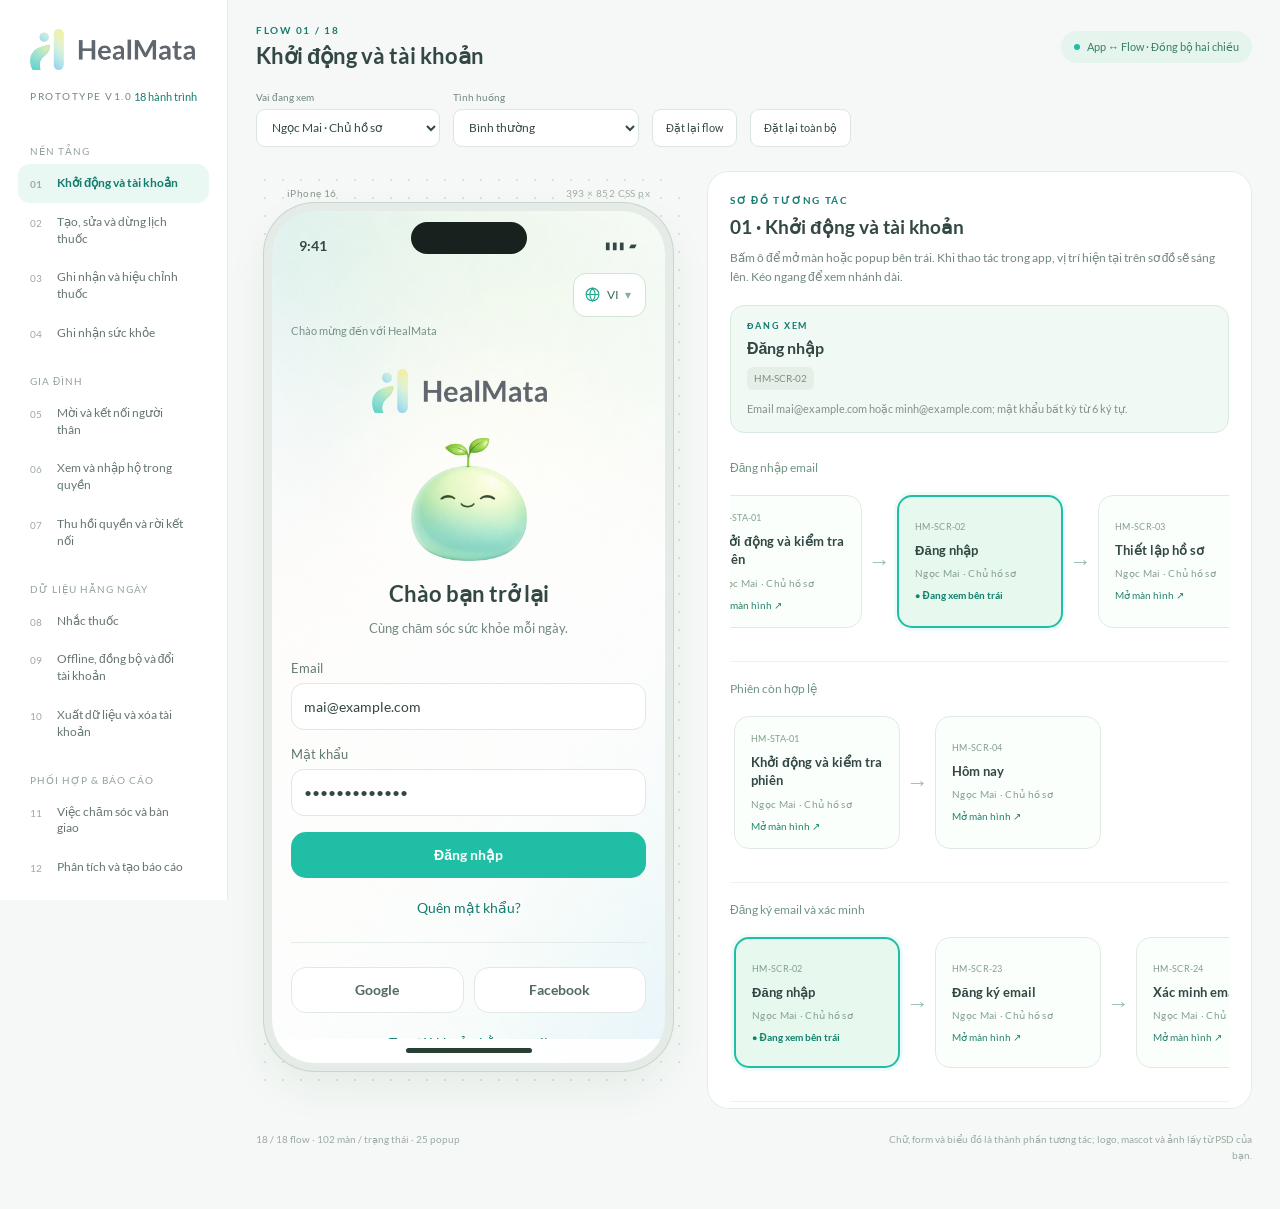
==== index.html @ 9b21ea02 "first commit" ====
<!doctype html>
<html lang="vi">
<head>
  <meta charset="utf-8">
  <meta name="viewport" content="width=device-width, initial-scale=1, viewport-fit=cover">
  <meta name="theme-color" content="#20bfa5">
  <title>HealMata · Prototype 18 flows</title>
  <link rel="stylesheet" href="css/app.css">
  <link rel="stylesheet" href="css/review.css">
  <link rel="stylesheet" href="css/map.css">
  <link rel="stylesheet" href="css/split.css">
  <link rel="stylesheet" href="css/i18n.css">
</head>
<body>
  <aside class="library" aria-label="Danh mục hành trình">
    <img class="library-logo" src="assets/logo-horizontal-original.png" alt="HealMata">
    <div class="library-intro">PROTOTYPE V1.0 <span>18 hành trình</span></div>
    <nav id="flow-list" aria-label="Chọn flow"></nav>
    <div class="library-footer">Art từ thiết kế gốc · Dữ liệu giả lập<br>27.10.2026 · Mở trực tiếp, dùng offline</div>
  </aside>
  <main class="workspace">
    <header class="review-bar">
      <button class="icon-button mobile-menu" id="menu-toggle" aria-label="Mở danh mục flow">☰</button>
      <div><div class="eyebrow" id="flow-number"></div><h1 id="flow-title"></h1></div>
      <div class="sync-label"><span></span>App ↔ Flow · Đồng bộ hai chiều</div>
    </header>
    <div class="review-controls">
      <label>Vai đang xem <select id="role-select" aria-label="Vai đang xem"></select></label>
      <label>Tình huống <select id="scenario-select" aria-label="Tình huống"><option value="normal">Bình thường</option><option value="offline">Mất mạng</option><option value="timeout">Gửi xong, mất phản hồi</option><option value="conflict">Dữ liệu đã thay đổi</option><option value="revoked">Quyền bị thu hồi</option></select></label>
      <button class="review-button" id="reset-flow">Đặt lại flow</button>
      <button class="review-button" id="reset-all">Đặt lại toàn bộ</button>
    </div>
    <div class="review-board">
    <div id="app-stage" class="app-stage">
      <div class="device-wrap">
        <div class="device-caption">iPhone 16 <span>393 × 852 CSS px</span></div>
        <section class="iphone" aria-label="Màn hình iPhone HealMata">
          <div class="status-bar"><strong>9:41</strong><div class="dynamic-island" aria-hidden="true"></div><span aria-label="Tín hiệu và pin">▮▮▮  ▰</span></div>
          <header class="app-header" id="app-header"></header>
          <div id="context-strip" class="context-strip"></div>
          <div id="app-content" class="app-content"></div>
          <nav id="tab-bar" class="tab-bar" aria-label="Điều hướng ứng dụng"></nav>
          <div class="home-area" aria-hidden="true"><span></span></div>
          <div id="modal-layer" class="modal-layer" hidden></div>
          <div id="toast" class="toast" role="status" aria-live="polite" hidden></div>
        </section>
      </div>
    </div>
    <section id="map-stage" class="map-stage" aria-label="Sơ đồ luồng tương tác"><div class="map-heading"><div class="eyebrow">SƠ ĐỒ TƯƠNG TÁC</div><h2 id="map-title"></h2><p>Bấm một ô để mở màn hình hoặc popup bên trái.</p></div>
      <aside class="step-guide" aria-label="Hướng dẫn màn hiện tại" aria-live="polite">
        <div class="eyebrow">ĐANG XEM</div><h2 id="current-screen-name"></h2><div id="current-screen-code" class="screen-code"></div>
        <p id="current-screen-help"></p>
        <div class="guide-divider"></div><h3>Trong hành trình này</h3><div id="step-list"></div>
        <details class="guide-notes"><summary>Ghi chú bản prototype</summary><p>Các thao tác lưu, đồng bộ, quyền iOS, thanh toán, phiên gọi và chi trả dùng dữ liệu giả lập trên trình duyệt. Các mức giá và thời hạn hiển thị là fixture để test.</p><p>Các nút trên màn có thao tác hoặc đích đến. Chọn tình huống ở thanh ngoài để thử mất mạng, chưa rõ kết quả, xung đột và mất quyền.</p></details>
      </aside>
      <div id="flow-map"></div><div class="map-exceptions" id="map-exceptions"></div>
    </section>
    </div>
    <footer class="workspace-footer"><span id="coverage-label"></span><span>Chữ, form và biểu đồ là thành phần tương tác; logo, mascot và ảnh lấy từ PSD của bạn.</span></footer>
  </main>
  <script src="js/catalog.js"></script>
  <script src="js/translations.js"></script>
  <script src="js/i18n-core.js"></script>
  <script src="js/runtime.js"></script>
  <script src="js/screens-core.js"></script>
  <script src="js/screens-family.js"></script>
  <script src="js/screens-services.js"></script>
  <script src="js/screens-ops.js"></script>
  <script src="js/details.js"></script>
  <script src="js/main.js"></script>
  <script src="js/entry.js"></script>
  <script src="js/map.js"></script>
  <script src="js/i18n.js"></script>
</body>
</html>
---- css/app.css ----
@font-face{font-family:Lato;src:url('../assets/fonts/Lato-Regular.ttf') format('truetype');font-weight:400;font-display:swap}@font-face{font-family:Lato;src:url('../assets/fonts/Lato-Bold.ttf') format('truetype');font-weight:700;font-display:swap}
:root{--ink:#334844;--muted:#738781;--brand:#20bfa5;--brand-dark:#167c70;--mint:#dff4ed;--line:#e4ece8;--paper:#fff;--background:#f5f8f6;--shadow:0 4px 18px #25483a0d;--warn:#b37c1c;--error:#bd5d52;color-scheme:light}*{box-sizing:border-box}body{margin:0;font-family:Lato,Arial,sans-serif;color:var(--ink);background:var(--background);font-size:14px}button,input,select,textarea{font:inherit}button,a,summary{cursor:pointer}button{color:inherit}button:focus-visible,a:focus-visible,summary:focus-visible,input:focus-visible,select:focus-visible,textarea:focus-visible{outline:3px solid #4db5cb;outline-offset:3px}button:disabled{cursor:not-allowed;opacity:.48}[hidden]{display:none!important}a{color:var(--brand-dark)}svg{flex:none;vertical-align:middle}.library{position:fixed;left:0;top:0;bottom:0;width:265px;padding:28px 18px;background:#fff;border-right:1px solid var(--line);overflow-y:auto;z-index:10}.library-logo{width:183px;height:43px;object-fit:contain;object-position:left;margin:0 12px 16px}.library-intro{font-size:10px;letter-spacing:1.5px;color:var(--muted);padding:0 12px 20px;display:flex;justify-content:space-between}.library-intro span{letter-spacing:0;font-size:11px;color:var(--brand-dark)}.flow-group{font-size:10px;text-transform:uppercase;letter-spacing:1px;color:#95a29c;margin:22px 12px 7px}.flow-item{width:100%;display:flex;align-items:flex-start;gap:10px;border:0;background:transparent;text-align:left;padding:11px 12px;border-radius:12px;color:#657670;line-height:1.4}.flow-item small{font-size:10px;padding-top:3px;color:#9caaa4;min-width:17px}.flow-item.active{color:var(--brand-dark);background:#e9f8f2;font-weight:700}.flow-item.active small{color:var(--brand)}.library-footer{font-size:11px;color:#9ba9a2;padding:24px 12px;line-height:1.7}.workspace{margin-left:265px;padding:26px 38px 20px;max-width:1600px}.review-bar{display:flex;align-items:center;gap:18px;flex-wrap:wrap}.eyebrow{font-size:10px;letter-spacing:1.7px;color:var(--brand-dark);font-weight:700}h1{font-size:23px;line-height:1.35;margin:5px 0 0;font-weight:700}.mode-switch{margin-left:auto;display:flex;background:#e8efeb;border-radius:12px;padding:4px;gap:4px}.mode-switch button{border:0;border-radius:9px;padding:10px 15px;background:transparent;font-size:12px;min-height:40px}.mode-switch button[aria-pressed=true]{background:#fff;box-shadow:0 2px 6px #243e3010;color:var(--brand-dark)}.review-controls{display:flex;gap:13px;align-items:flex-end;flex-wrap:wrap;margin:22px 0 26px}.review-controls label{display:grid;gap:6px;font-size:10px;color:var(--muted)}.review-controls select{padding:9px 30px 9px 11px;border:1px solid #dce6e0;border-radius:9px;background:#fff;min-height:38px;font-size:12px;color:var(--ink)}.review-button{border:1px solid #dce6e0;border-radius:9px;padding:10px 13px;background:#fff;font-size:11px;min-height:38px}.app-stage{display:flex;align-items:flex-start;justify-content:center;gap:46px;background-image:radial-gradient(#d7e4db 1px,transparent 1px);background-size:18px 18px;border-radius:20px;padding:14px 10px 30px}.device-wrap{flex:none}.device-caption{display:flex;justify-content:space-between;font-size:10px;color:#86968e;margin:0 15px 12px;letter-spacing:.4px}.device-caption span{font-size:10px;color:#a1afa7}.iphone{position:relative;display:flex;flex-direction:column;width:393px;height:852px;overflow:hidden;border-radius:43px;background:#fcfefc url('../assets/background-mint.png') center top/100% 100% no-repeat;box-shadow:0 0 0 8px #e5ebe7,0 0 0 9px #cad5cd,0 18px 48px #24453416;color:var(--ink)}.status-bar{height:59px;flex:none;display:flex;align-items:center;justify-content:space-between;padding:10px 27px 0;position:relative;font-size:12px;z-index:1}.dynamic-island{position:absolute;left:50%;top:11px;transform:translateX(-50%);width:116px;height:32px;background:#17221e;border-radius:24px}.status-bar span{font-size:10px;letter-spacing:1px}.app-header{height:66px;display:flex;align-items:center;padding:8px 19px;gap:7px;flex:none}.app-header h2{margin:0;font-size:21px;line-height:1.15;font-weight:700;flex:1;min-width:0;overflow-wrap:anywhere}.brand-logo{width:157px;height:37px;object-fit:contain;object-position:left}.icon-button{display:flex;align-items:center;justify-content:center;border:0;background:transparent;width:44px;height:44px;border-radius:13px;flex:none;padding:8px}.app-header .icon-button{color:var(--brand)}.notification-button{position:relative;margin-left:auto;background:#ffffffca;border:1px solid #eef2ef;border-radius:18px;width:44px}.notification-button:after{content:'';position:absolute;right:9px;top:9px;width:5px;height:5px;background:var(--brand);border:2px solid white;border-radius:50%}.context-strip{margin:0 19px 4px;font-size:11px;color:#779087;min-height:23px;display:flex;gap:6px;align-items:center}.context-strip button{border:0;background:#e4f4ec;color:#448876;padding:4px 10px;border-radius:20px;max-width:100%;white-space:nowrap;overflow:hidden;text-overflow:ellipsis}.app-content{flex:1;min-height:0;overflow-y:auto;overflow-x:hidden;padding:8px 19px 22px;scrollbar-width:thin;scrollbar-color:#c7ded3 transparent;overscroll-behavior:contain;scroll-behavior:smooth}.app-content>h3{font-size:22px;margin:12px 0}.app-content h4{font-size:16px;margin:0 0 12px}.app-content p{line-height:1.5;margin:9px 0;font-size:13px}.app-content .intro{color:var(--muted);font-size:13px;margin:0 0 17px}.card{background:#fff;border-radius:23px;border:1px solid #edf1ed;box-shadow:var(--shadow);padding:18px;margin:0 0 14px;overflow-wrap:anywhere}.card.soft{background:linear-gradient(125deg,#effaf4,#fff)}.card.cream{background:linear-gradient(110deg,#fffae5,#fff)}.card h3{font-size:17px;margin:0 0 13px}.section-heading{display:flex;align-items:center;justify-content:space-between;margin:20px 0 12px;font-size:17px;font-weight:700}.section-heading button{background:none;border:0;color:var(--brand-dark);font-size:11px;padding:7px;min-height:32px}.muted{color:var(--muted)}.small{font-size:11px!important;line-height:1.5}.pill{display:inline-flex;align-items:center;gap:5px;padding:5px 9px;border-radius:20px;background:#e6f7ef;color:#348b74;font-size:10px;max-width:100%;line-height:1.35}.pill.warn{background:#fff3d6;color:#9b742c}.pill.bad{background:#fce9e5;color:#a14d45}.pill.neutral{background:#edf1f0;color:#778880}.badge-dot{width:6px;height:6px;border-radius:50%;background:currentColor}.btn{display:flex;align-items:center;justify-content:center;gap:8px;width:100%;border:1px solid transparent;border-radius:15px;min-height:46px;padding:12px 14px;background:var(--brand);color:#fff;text-align:center;font-weight:700;font-size:13px;margin-top:10px;text-decoration:none;line-height:1.35}.btn.gradient{background:linear-gradient(110deg,#b9eaa0,#53cfda);color:#24675e}.btn.secondary{background:#fff;color:#526b61;border-color:#dfe9e3}.btn.ghost{border:0;background:transparent;color:var(--brand-dark);font-weight:400;min-height:40px;padding:9px}.btn.danger{background:#cf7468}.btn.compact{width:auto;display:inline-flex;min-height:38px;padding:8px 13px;margin:0;font-size:11px}.button-row{display:flex;gap:8px;align-items:center;flex-wrap:wrap}.button-row .btn{flex:1;min-width:90px}.divider{height:1px;background:var(--line);margin:14px 0}.list-row{display:flex;align-items:center;gap:12px;width:100%;border:0;background:transparent;color:var(--ink);padding:13px 0;text-align:left;min-height:55px}.list-row+.list-row{border-top:1px solid #edf1ee}.list-row .row-icon{background:#e6f6ee;color:#46aa93;border-radius:14px;width:40px;height:40px;display:grid;place-items:center;flex:none}.list-row .row-content{flex:1;min-width:0}.list-row strong{display:block;font-size:13px;font-weight:700;overflow-wrap:anywhere}.list-row small{display:block;color:var(--muted);font-size:11px;margin-top:5px;line-height:1.35}.chevron{color:#a1b1a7;flex:none}.hero{display:flex;align-items:center;gap:12px}.mascot{width:74px;height:78px;object-fit:contain;flex:none}.hero h3{font-size:16px;line-height:1.4;margin:0 0 6px}.hero p{font-size:12px;margin:0;color:var(--muted)}.welcome-mascot{width:116px;height:124px;object-fit:contain;display:block;margin:8px auto 18px}.auth-logo{width:194px;height:49px;object-fit:contain;display:block;margin:12px auto 22px}.auth-heading{text-align:center;margin:0 0 8px;font-size:25px}.auth-subtitle{text-align:center;color:var(--muted);font-size:13px;margin:0 0 22px!important}.field{display:block;margin:0 0 16px;font-size:12px;color:#657c70}.field>span{display:block;margin-bottom:7px}.field input,.field select,.field textarea{width:100%;border:1px solid #dfe9e2;border-radius:13px;background:#fff;min-height:47px;color:var(--ink);padding:12px;font-size:14px;outline-offset:1px}.field textarea{resize:vertical;min-height:88px;max-height:220px}.field input[type=checkbox]{width:19px;min-height:19px;accent-color:var(--brand)}.check{display:flex;align-items:flex-start;gap:9px;font-size:12px;padding:11px 0;line-height:1.5}.check input{width:18px;height:18px;accent-color:var(--brand);flex:none}.form-grid{display:grid;grid-template-columns:1fr 1fr;gap:12px}.form-grid .field{min-width:0}.choice-grid{display:grid;grid-template-columns:repeat(2,minmax(0,1fr));gap:9px;margin:14px 0}.choice-grid button{border:1px solid #e4eae4;background:#fff;border-radius:13px;padding:13px 8px;min-height:45px;font-size:12px}.choice-grid button.selected{background:#def4e9;border-color:#9ed9c3;color:#277b65}.summary{margin:0}.summary>div{display:flex;gap:12px;justify-content:space-between;padding:9px 0;font-size:12px;border-bottom:1px solid #eff3ef;align-items:flex-start}.summary dt{color:var(--muted);flex:1;min-width:80px}.summary dd{margin:0;text-align:right;max-width:65%;line-height:1.45;overflow-wrap:anywhere}.empty{text-align:center;padding:30px 10px}.empty .mascot{width:95px;height:100px}.empty h3{font-size:19px;margin:17px 0 8px}.empty p{color:var(--muted);font-size:12px}.banner{background:#eef7f1;border-radius:13px;padding:11px 13px;margin-bottom:13px;font-size:11px;line-height:1.5;color:#5d7b6b;display:flex;gap:9px}.banner.warn{background:#fff3db;color:#96783f}.banner.bad{background:#fbece9;color:#a3645d}.stat-grid{display:grid;grid-template-columns:repeat(3,minmax(0,1fr));gap:8px}.stat{padding:13px 7px;text-align:center;border:1px solid #cae9de;border-radius:16px;background:linear-gradient(135deg,#e8f9f2,#fff)}.stat strong{display:block;color:var(--brand);font-size:23px;font-weight:400;margin-bottom:6px}.stat span{font-size:10px;color:#6c8376;line-height:1.4;display:block}.avatar{width:62px;height:62px;object-fit:cover;object-position:center top;border-radius:50%;background:#e8f0ee;flex:none}.avatar.small-avatar{width:40px;height:40px}.doctor{display:flex;gap:13px;align-items:center}.doctor-info{flex:1;min-width:0}.doctor-info h3{margin:0 0 4px;font-size:15px}.doctor-info p{font-size:11px;color:var(--muted);margin:3px 0}.star{color:#d9af46}.timeline{padding-left:18px;border-left:1px solid #d7e9df;margin:12px 0 0 6px}.event{position:relative;margin:0 0 19px;font-size:12px;line-height:1.45}.event:before{content:'';position:absolute;left:-23px;top:3px;width:8px;height:8px;background:#86cdb3;border:2px solid white;border-radius:50%}.event small{display:block;color:var(--muted);font-size:10px;margin-top:3px}.tab-bar{height:68px;flex:none;display:flex;background:#ffffffed;border-top:1px solid #e5ece7;padding:7px 9px 2px;z-index:1}.tab-bar button{display:flex;flex-direction:column;align-items:center;justify-content:center;gap:5px;flex:1;min-width:0;border:0;background:transparent;color:#8b9992;font-size:9px;border-radius:12px}.tab-bar button.active{color:var(--brand)}.tab-bar svg{width:21px;height:21px}.home-area{height:24px;flex:none;background:#ffffffed;display:flex;justify-content:center;align-items:center}.home-area span{width:126px;height:5px;background:#283f34;border-radius:6px}.modal-layer{position:absolute;inset:0;z-index:20;display:flex;align-items:flex-end;justify-content:center;padding:0 10px 26px;background:#183c355c;backdrop-filter:blur(3px)}.dialog{width:100%;background:#fff;max-height:calc(100% - 75px);overflow:auto;border-radius:26px;padding:22px 20px;box-shadow:0 -6px 40px #17382e1a}.dialog-grip{width:40px;height:4px;background:#dfe8e1;border-radius:3px;margin:-9px auto 18px}.dialog h3{font-size:21px;margin:0 0 10px;line-height:1.3}.dialog p{font-size:13px;line-height:1.5;color:var(--muted)}.dialog .summary{margin:15px 0}.dialog .field input{font-size:16px}.dialog .dialog-tag{font-size:10px;color:#77a38d;text-transform:uppercase;letter-spacing:1px;margin-bottom:8px}.toast{position:absolute;left:19px;right:19px;bottom:108px;z-index:30;border-radius:14px;padding:13px 15px;background:#294a40;color:#fff;box-shadow:0 4px 20px #18372b20;font-size:12px;line-height:1.4}.step-guide{width:250px;flex:none;padding:42px 0 0}.step-guide h2{font-size:20px;line-height:1.4;margin:8px 0 12px}.screen-code{font-size:11px;background:#e6eee8;color:#789082;display:inline-block;padding:6px 9px;border-radius:6px;line-height:1.5}.step-guide>p{font-size:12px;line-height:1.7;color:#82938a;margin:17px 0}.guide-divider{height:1px;background:#dbe7df;margin:24px 0}.step-guide h3{font-size:12px;margin:0 0 12px}.guide-step{border:0;background:transparent;width:100%;padding:8px 0;display:flex;gap:9px;align-items:flex-start;text-align:left;color:#83968a;font-size:11px;line-height:1.5}.guide-step span{width:18px;flex:none;color:#9cafa0}.guide-step.active{color:#2c8e73;font-weight:700}.guide-step.active span{color:var(--brand)}.guide-notes{font-size:11px;color:#8d9d92;line-height:1.6;margin-top:24px}.guide-notes p{margin:12px 0}.workspace-footer{display:flex;justify-content:space-between;gap:18px;font-size:10px;color:#9caaa1;padding:22px 0;line-height:1.6}.workspace-footer span:last-child{max-width:450px;text-align:right}.map-stage{padding:28px;background:#fff;border:1px solid #e5ece6;border-radius:22px}.map-heading h2{font-size:20px;margin:0 0 10px}.map-heading p{font-size:12px;color:var(--muted);line-height:1.6}.map-grid{display:grid;grid-template-columns:repeat(3,minmax(0,1fr));gap:30px 22px;margin:30px 0}.map-node{position:relative;min-height:102px;padding:16px;text-align:left;border:1px solid #e0eae2;border-radius:15px;background:#fafffc;color:var(--ink)}.map-node small{display:block;font-size:9px;color:#85a08d;letter-spacing:.3px;margin-bottom:9px}.map-node strong{font-size:13px;line-height:1.4;display:block}.map-node .node-role{display:block;font-size:10px;color:#94a79a;margin-top:8px}.map-node.popup-node{border-style:dashed;background:#fffcf0}.map-node.current{border:2px solid #50b799;background:#edf9f2}.map-node:not(:last-child):after{content:'→';position:absolute;right:-18px;top:42px;color:#b7cdbd;font-size:17px}.map-exceptions{border-top:1px solid #e5eee6;padding-top:20px}.exception-buttons{display:flex;flex-wrap:wrap;gap:9px}.exception-buttons button{background:#f8f4e9;border:0;border-radius:10px;padding:10px 13px;color:#937b4c;font-size:11px;min-height:40px}.exception-buttons button:last-child{background:#eef4f1;color:#688170}.mobile-menu{display:none}.chart{width:100%;height:auto;display:block;margin:14px 0}.chart text{font-family:Lato;font-size:10px;fill:#8aa18f}.data-table{width:100%;border-collapse:collapse;font-size:11px;margin:12px 0}.data-table th,.data-table td{text-align:left;padding:9px 5px;border-bottom:1px solid #edf2ee}.data-table th{color:#82968a;font-weight:400}.data-table td:last-child{text-align:right}.number{font-size:26px;font-weight:700;color:#2f9c88;margin:10px 0}.inline-note{font-size:10px;color:#9ba79c;line-height:1.5;margin-top:8px}.video-call{position:relative;min-height:440px;border-radius:22px;overflow:hidden;background:#213b33;margin:-2px -6px 12px;color:white}.video-call .video-main{width:100%;height:440px;object-fit:cover;object-position:center top;display:block}.video-call .video-self{position:absolute;right:12px;top:15px;width:75px;height:112px;object-fit:cover;border-radius:12px}.video-call .video-label{position:absolute;left:15px;top:16px;background:#24483899;border-radius:14px;padding:8px 10px;font-size:11px}.video-controls{position:absolute;left:0;right:0;bottom:0;display:flex;justify-content:center;gap:10px;padding:25px 10px;background:linear-gradient(transparent,#18382ac9)}.video-controls button{border:0;background:#2c413ee6;color:white;width:48px;height:48px;border-radius:50%;display:grid;place-items:center}.video-controls .hangup{background:#f07560}.report-preview{border:1px solid #e5efe6;border-radius:16px;padding:16px;background:#fff}.report-preview h3{font-size:15px}.report-preview p{font-size:11px}.split-label{display:flex;justify-content:space-between;align-items:center;gap:10px;margin:12px 0;font-size:12px}.toggle{position:relative;width:45px;height:27px;flex:none;border:0;border-radius:20px;background:#dce5df;padding:3px}.toggle:before{content:'';display:block;width:21px;height:21px;border-radius:50%;background:white;box-shadow:0 2px 4px #0001;transition:transform .15s}.toggle.on{background:var(--brand)}.toggle.on:before{transform:translateX(18px)}.file-input{max-width:100%;font-size:11px}.chip-row{display:flex;gap:7px;flex-wrap:wrap;margin:10px 0}.chip{background:#eaf1ed;border:0;border-radius:20px;padding:9px 12px;color:#6d8476;font-size:11px;min-height:36px}.chip.selected{background:#d2eee0;color:#2e7e60}.large-icon{display:grid;place-items:center;width:65px;height:65px;background:#e5f7ee;color:#32a78c;border-radius:22px;margin:2px auto 18px}.legal-text{font-size:12px;line-height:1.8;color:#7b8f81}.file-ready{display:flex;gap:12px;align-items:center}.file-ready .row-icon{width:45px;height:52px;background:#e5f7ee;border-radius:10px;color:#37a48b;display:grid;place-items:center}.money-breakdown .summary dd{font-variant-numeric:tabular-nums}.auth-providers{display:flex;gap:10px}.auth-providers button{flex:1}.footer-note{text-align:center;font-size:10px;color:#9aa99e;margin-top:18px;line-height:1.7}
@media(min-width:1600px){.workspace{margin-right:auto}.app-stage{gap:70px}}@media(max-width:1190px){.library{width:225px}.workspace{margin-left:225px;padding:24px}.step-guide{width:200px}.app-stage{gap:26px}.mode-switch{margin-left:0}.review-bar h1{font-size:21px}}@media(max-width:1000px){.step-guide{display:none}.workspace{padding:22px}.app-stage{padding:18px 4px 28px}.map-grid{grid-template-columns:repeat(2,minmax(0,1fr))}}@media(max-width:720px){.library{display:none;width:265px;box-shadow:15px 0 35px #12352520}.library.open{display:block}.workspace{margin:0;padding:16px}.mobile-menu{display:flex}.review-bar{gap:10px}.review-bar h1{font-size:18px}.review-bar>div:nth-child(2){flex:1}.mode-switch{margin:10px 0 0;width:100%}.mode-switch button{flex:1}.review-controls{gap:8px;margin:16px 0 22px}.review-controls label{flex:1;min-width:135px}.review-controls select{max-width:100%;width:100%}.review-button{flex:1}.map-stage{padding:18px}.workspace-footer{display:block}.workspace-footer span{display:block}.workspace-footer span:last-child{text-align:left;margin-top:6px}.app-stage{background:none}.device-wrap{max-width:100%;width:393px}.iphone{max-width:100%;border-radius:38px}.map-grid{gap:20px 15px}.map-node{padding:13px}.map-node:not(:last-child):after{right:-13px}.device-caption{margin-bottom:16px}}@media(max-width:420px){.workspace{padding:12px 0}.review-bar,.review-controls,.workspace-footer{margin-left:12px;margin-right:12px}.app-stage{padding:10px 0 24px}.iphone{box-shadow:none;border-radius:0;width:393px}.device-caption{margin-left:18px;margin-right:18px}.map-stage{border-radius:0}.app-header{padding-left:17px;padding-right:17px}.map-grid{grid-template-columns:1fr;gap:23px}.map-node:not(:last-child):after{content:'↓';left:50%;right:auto;top:auto;bottom:-21px}.review-bar h1{font-size:17px}}
---- css/review.css ----
.app-logo{width:157px;height:37px;object-fit:contain;object-position:left;margin-right:auto}.flow-link{width:100%;display:flex;align-items:flex-start;gap:10px;border:0;background:transparent;text-align:left;padding:11px 12px;border-radius:12px;color:#657670;line-height:1.4;font-size:12px}.flow-link>span:first-child{font-size:10px;min-width:17px;padding-top:2px;color:#9caaa4}.flow-link>span:nth-child(2){flex:1}.flow-link.active{background:#e9f8f2;color:#167c70;font-weight:700}.flow-visited{color:#20bfa5}.guide-step>span:nth-child(2){width:auto;flex:1;color:inherit}.guide-step small{display:block;font-size:9px;font-weight:400}.guide-step b{font-size:8px;font-weight:400;background:#f8efcb;border-radius:3px;padding:1px 4px}.map-flow{display:grid;grid-template-columns:repeat(3,minmax(0,1fr));gap:30px 22px;margin:30px 0}.node-index{position:absolute;right:14px;top:12px;font-size:11px;color:#a0b6a8}.node-kind{display:block;font-size:9px;color:#85a08d;letter-spacing:.3px;margin-bottom:9px;max-width:85%}.node-open{display:block;color:#248269;font-size:10px;margin-top:10px}.map-node small{margin:8px 0 0;font-size:10px}.exception-grid{display:grid;grid-template-columns:repeat(2,minmax(0,1fr));gap:10px}.exception-card{text-align:left;border:1px dashed #dedfc8;border-radius:12px;background:#fdfbf4;padding:15px;color:#776a48}.exception-card strong,.exception-card small{display:block}.exception-card small{font-size:11px;line-height:1.5;margin-top:8px;color:#9b9076}.map-exceptions>p{font-size:12px;line-height:1.7;color:#809284}.video-person{position:absolute;left:14px;top:18px;border-radius:10px;background:#1a3e30b5;padding:9px;font-size:12px;max-width:200px}.video-person small{display:block;font-size:10px;margin-top:6px}.video-controls .danger{background:#ce7464}.video-preview{height:145px;overflow:hidden;border-radius:15px;background:#e4f2eb;margin-bottom:16px}.video-preview img{width:100%;height:100%;object-fit:cover;object-position:50% 30%}.document-body{white-space:normal;font-size:14px;line-height:1.8!important}.screen-lead h2{font-size:23px;line-height:1.3}.screen-lead p{color:#809489}.dialog{overflow-wrap:anywhere}input[type=file]{font-size:11px!important}.app-content,.dialog{scroll-behavior:auto}.status-bar strong{font-size:14px}.modal-layer[hidden]{pointer-events:none}.map-node:hover,.flow-link:hover,.guide-step:hover{background:#edf8f2}.app-content .btn{font-size:14px}.field>span{font-size:13px}
.auth-header{height:8px}.auth-header>.app-logo{display:none}.loading-orbit{width:55px;height:55px;margin:45px auto 30px;border:4px solid #d9f0e5;border-top-color:#20bfa5;border-radius:50%;animation:orbit 1s linear infinite}@keyframes orbit{to{transform:rotate(360deg)}}
@media(max-width:1000px){.map-flow{grid-template-columns:repeat(2,minmax(0,1fr))}}@media(max-width:420px){.map-flow,.exception-grid{grid-template-columns:1fr}.map-flow{gap:23px}.node-kind{max-width:90%}}
---- css/map.css ----
.map-lane{padding:20px 0;border-bottom:1px solid #edf2ed;min-width:0}.map-lane:last-child{border-bottom:0;margin-bottom:25px}.map-lane h3{font-size:12px;color:#6f9582;margin:0 0 14px;font-weight:400}.lane-track{display:flex;align-items:center;overflow-x:auto;padding:4px 4px 15px;scrollbar-width:thin;scrollbar-color:#bcd9c8 #f2f7f3}.lane-track .map-node{flex:0 0 177px;min-height:135px;align-self:stretch}.lane-track .map-node:after{display:none}.lane-arrow{flex:none;width:35px;text-align:center;color:#9bbfac;font-size:22px}.map-stage{min-width:0;max-width:100%}.workspace{min-width:0}.map-heading p{max-width:700px}
---- css/split.css ----
.workspace{max-width:none;padding:24px 28px}.review-board{display:grid;grid-template-columns:425px minmax(0,1fr);gap:26px;align-items:start}.app-stage{justify-content:center;position:sticky;top:16px;padding:16px 12px 25px;min-width:0}.map-stage{padding:22px;max-height:938px;overflow-y:auto;overflow-x:hidden;scrollbar-width:thin;scrollbar-color:#c0d9cd transparent}.map-heading h2{font-size:19px;line-height:1.45;margin:7px 0}.map-heading p{font-size:12px;margin:8px 0 18px}.sync-label{margin-left:auto;display:flex;gap:7px;align-items:center;background:#e5f5ed;color:#387d67;border-radius:20px;padding:9px 13px;font-size:11px;white-space:nowrap}.sync-label>span{width:6px;height:6px;border-radius:50%;background:#20bfa5}.map-stage .step-guide{display:block;width:auto;padding:14px 16px;margin:0 0 8px;border:1px solid #d8eadd;background:#f0f9f3;border-radius:14px}.step-guide .eyebrow{font-size:9px}.step-guide h2{font-size:16px;margin:6px 0 8px}.step-guide>p{font-size:11px;line-height:1.6;margin:10px 0 0}.step-guide .screen-code{font-size:10px;padding:4px 7px}.step-guide .guide-divider,.step-guide>h3,.step-guide #step-list,.step-guide .guide-notes{display:none}.map-node.current{border:2px solid #20bfa5!important;background:#e7f8ef;box-shadow:0 0 0 3px #20bfa512}.map-node.current .node-open{color:#11836d;font-weight:700}.map-node.current .node-open:before{content:'● ';font-size:9px}.map-node:focus-visible{outline:3px solid #4db5cb;outline-offset:2px}.map-lane{padding:18px 0}.map-lane h3{line-height:1.55;max-width:95%}.lane-track .map-node{flex-basis:166px;min-height:131px}.map-stage .exception-grid{grid-template-columns:1fr}.map-exceptions h3{font-size:14px}.map-exceptions>p{font-size:11px}.map-status{display:block;font-size:10px;color:#a27b38;margin:9px 0 0}.library{width:228px}.workspace{margin-left:228px}.review-bar h1{font-size:22px}.review-controls{margin:20px 0 24px}.workspace-footer{font-size:10px}.workspace-footer span:last-child{max-width:380px}
@media(min-width:1800px){.library{width:250px}.workspace{margin-left:250px;padding:26px 42px}.review-board{grid-template-columns:425px minmax(0,1fr);gap:38px}.map-stage{padding:28px}.lane-track .map-node{flex-basis:185px}}
@media(max-width:1200px){.library{width:190px;padding-left:10px;padding-right:10px}.library-logo{width:154px}.library-intro{font-size:9px;letter-spacing:.8px}.library-intro span{font-size:10px}.workspace{margin-left:190px;padding:22px 20px}.review-board{gap:18px;grid-template-columns:417px minmax(0,1fr)}.map-stage{padding:18px}.sync-label{margin-left:0}.review-bar h1{font-size:20px}}
@media(max-width:1080px){.library{display:none;width:228px;box-shadow:15px 0 35px #12352520}.library.open{display:block}.workspace{margin-left:0}.mobile-menu{display:flex}.sync-label{margin-left:auto}}
@media(max-width:850px){.review-board{grid-template-columns:minmax(0,1fr)}.app-stage{position:relative;top:auto;max-width:425px;width:100%;justify-self:center}.map-stage{max-height:760px}.sync-label{margin-left:0}.workspace-footer{display:block}.workspace-footer span:last-child{text-align:left;display:block;margin-top:5px}}
@media(max-width:420px){.workspace{padding:12px 0}.review-board{gap:14px}.app-stage{padding:10px 0 24px}.map-stage{padding:20px 15px;border-radius:18px;margin:0 10px;max-height:700px;max-width:calc(100% - 20px)}.sync-label{font-size:10px;padding:7px 10px}.review-bar h1{font-size:17px}.device-wrap{width:393px}.map-heading h2{font-size:18px}}
---- css/i18n.css ----
.language-switch{position:relative;flex:none;margin-left:4px;z-index:50}.language-button{display:flex;align-items:center;gap:9px;border:1px solid #cfe3d8;background:#fff;color:#3e6c5b;border-radius:12px;min-height:42px;padding:10px 13px;font-size:12px;white-space:nowrap}.language-button>span:first-child{font-size:19px;line-height:16px;color:#20a88d}.language-caret{color:#8ca99b}.language-menu{position:absolute;right:0;top:calc(100% + 7px);min-width:185px;padding:7px;background:#fff;border:1px solid #dce9e0;border-radius:13px;box-shadow:0 12px 35px #254a3824}.language-menu button{display:flex;align-items:center;justify-content:space-between;gap:25px;width:100%;border:0;border-radius:8px;background:transparent;padding:12px 13px;text-align:left;color:#4b6d5c;font-size:13px;min-height:43px}.language-menu button.selected{background:#e5f7ed;color:#16856c;font-weight:700}.language-menu button>span{font-size:10px;opacity:.6}.language-floating{position:fixed;right:20px;top:20px}.language-switch [hidden]{display:none!important}.language-button:focus-visible,.language-menu button:focus-visible{outline:3px solid #71c1c9;outline-offset:2px}html[lang=en] .app-header h2{font-size:19px}html[lang=en] .tab-bar button{font-size:9px}html[lang=en] .app-content .summary dt{min-width:65px}html[lang=en] .app-content .summary dd{max-width:64%}@media(max-width:600px){.language-switch{margin-left:auto}.sync-label{margin-right:0}.language-button{padding:8px 10px;font-size:11px;min-height:40px}.language-floating{right:12px;top:12px}.language-menu{min-width:175px}}
.translated-file-upload{position:relative;display:flex;align-items:center;gap:12px;border:1px solid #dfe9e2;border-radius:13px;background:#fff;min-height:49px;padding:8px;overflow:hidden}.translated-file-upload .file-upload-choose{flex:none;font-size:11px;color:#367c64;background:#e8f5ed;border-radius:8px;padding:8px 10px}.translated-file-upload .file-upload-name{font-size:11px;color:#83948a;overflow:hidden;text-overflow:ellipsis;white-space:nowrap}.translated-file-upload input[type=file]{position:absolute;inset:0;opacity:0;width:100%;height:100%;cursor:pointer}.translated-file-upload:focus-within{outline:3px solid #71c1c9;outline-offset:2px}
.iphone .language-in-app{position:absolute;right:19px;top:70px;margin:0;z-index:50}.iphone .language-in-app[data-auth=true]{top:62px}.iphone .language-button{min-height:44px;min-width:73px;padding:8px 10px;gap:6px;font-size:12px;border-radius:13px;background:#ffffffea}.iphone .language-button>span:first-child{display:flex;align-items:center;font-size:17px}.iphone .language-menu{top:calc(100% + 6px);min-width:184px;max-width:calc(393px - 38px);z-index:51}.iphone .app-header{height:auto;min-height:66px;padding-right:105px}.iphone .app-header h2,html[lang=en] .iphone .app-header h2{font-size:18px;line-height:1.22}.iphone .app-header.auth-header{height:50px;min-height:50px}.iphone .app-header .app-logo{max-width:157px;min-width:0;width:100%}
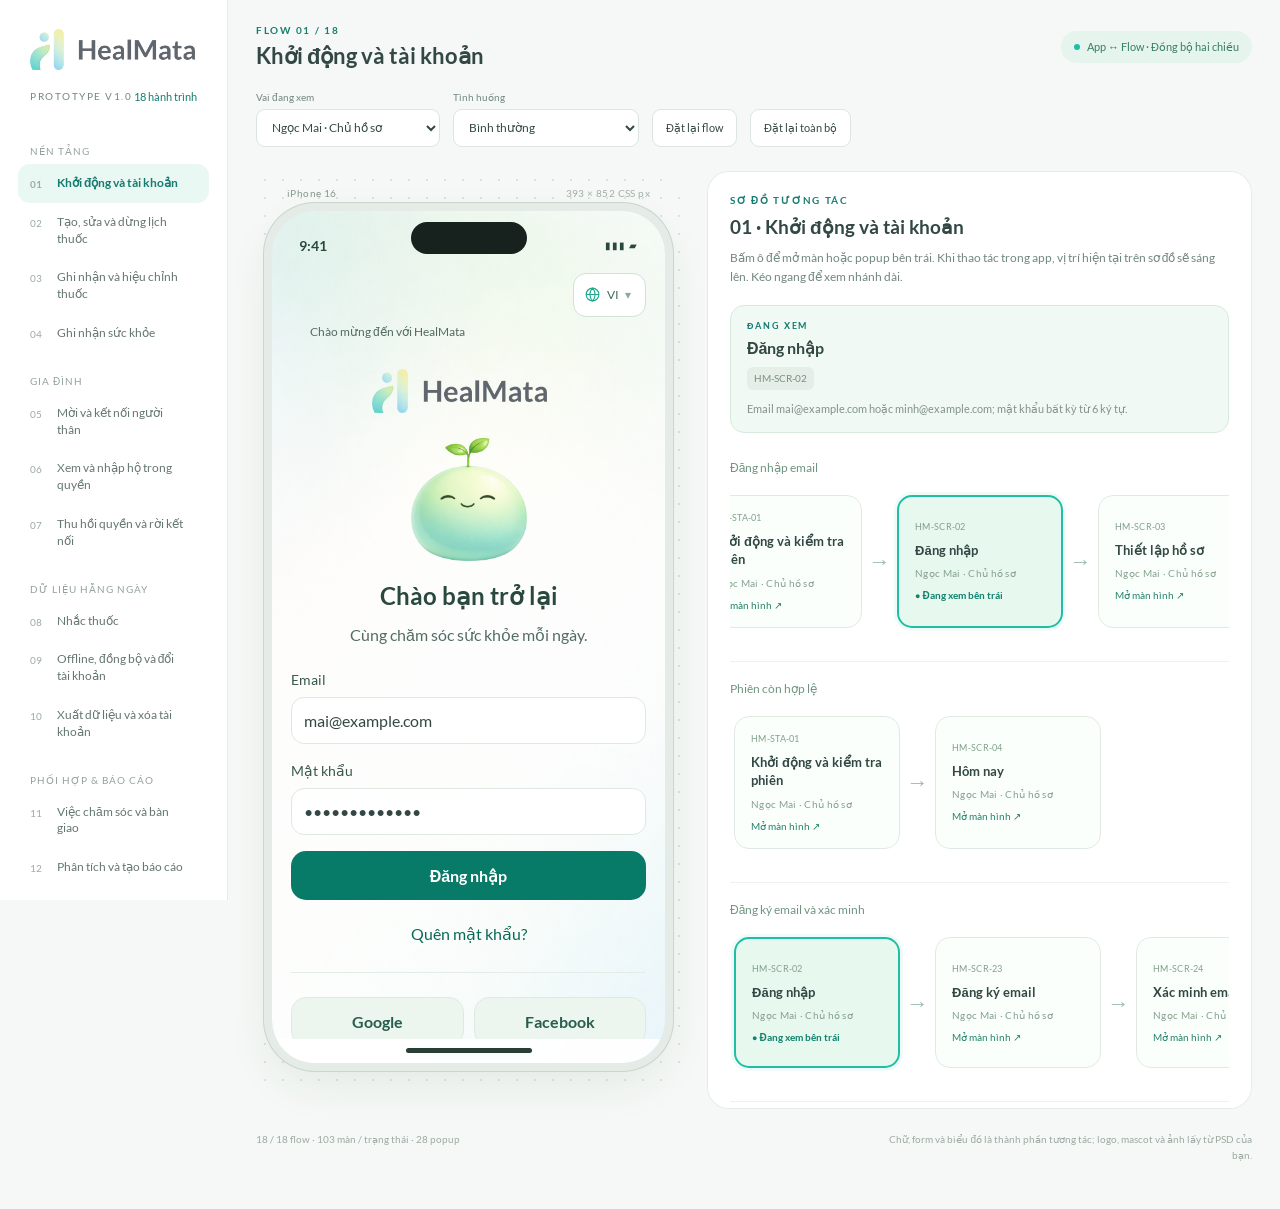
==== commit 32cb4e55: "Update V2" ====
--- a/index.html
+++ b/index.html
@@ -10,6 +10,8 @@
   <link rel="stylesheet" href="css/map.css">
   <link rel="stylesheet" href="css/split.css">
   <link rel="stylesheet" href="css/i18n.css">
+  <link rel="stylesheet" href="css/refinements.css">
+  <link rel="stylesheet" href="css/round2.css">
 </head>
 <body>
   <aside class="library" aria-label="Danh mục hành trình">
@@ -68,6 +70,8 @@
   <script src="js/screens-ops.js"></script>
   <script src="js/details.js"></script>
   <script src="js/main.js"></script>
+  <script src="js/refinements.js"></script>
+  <script src="js/round2.js"></script>
   <script src="js/entry.js"></script>
   <script src="js/map.js"></script>
   <script src="js/i18n.js"></script>
--- a/css/app.css
+++ b/css/app.css
@@ -1,3 +1,3 @@
 @font-face{font-family:Lato;src:url('../assets/fonts/Lato-Regular.ttf') format('truetype');font-weight:400;font-display:swap}@font-face{font-family:Lato;src:url('../assets/fonts/Lato-Bold.ttf') format('truetype');font-weight:700;font-display:swap}
-:root{--ink:#334844;--muted:#738781;--brand:#20bfa5;--brand-dark:#167c70;--mint:#dff4ed;--line:#e4ece8;--paper:#fff;--background:#f5f8f6;--shadow:0 4px 18px #25483a0d;--warn:#b37c1c;--error:#bd5d52;color-scheme:light}*{box-sizing:border-box}body{margin:0;font-family:Lato,Arial,sans-serif;color:var(--ink);background:var(--background);font-size:14px}button,input,select,textarea{font:inherit}button,a,summary{cursor:pointer}button{color:inherit}button:focus-visible,a:focus-visible,summary:focus-visible,input:focus-visible,select:focus-visible,textarea:focus-visible{outline:3px solid #4db5cb;outline-offset:3px}button:disabled{cursor:not-allowed;opacity:.48}[hidden]{display:none!important}a{color:var(--brand-dark)}svg{flex:none;vertical-align:middle}.library{position:fixed;left:0;top:0;bottom:0;width:265px;padding:28px 18px;background:#fff;border-right:1px solid var(--line);overflow-y:auto;z-index:10}.library-logo{width:183px;height:43px;object-fit:contain;object-position:left;margin:0 12px 16px}.library-intro{font-size:10px;letter-spacing:1.5px;color:var(--muted);padding:0 12px 20px;display:flex;justify-content:space-between}.library-intro span{letter-spacing:0;font-size:11px;color:var(--brand-dark)}.flow-group{font-size:10px;text-transform:uppercase;letter-spacing:1px;color:#95a29c;margin:22px 12px 7px}.flow-item{width:100%;display:flex;align-items:flex-start;gap:10px;border:0;background:transparent;text-align:left;padding:11px 12px;border-radius:12px;color:#657670;line-height:1.4}.flow-item small{font-size:10px;padding-top:3px;color:#9caaa4;min-width:17px}.flow-item.active{color:var(--brand-dark);background:#e9f8f2;font-weight:700}.flow-item.active small{color:var(--brand)}.library-footer{font-size:11px;color:#9ba9a2;padding:24px 12px;line-height:1.7}.workspace{margin-left:265px;padding:26px 38px 20px;max-width:1600px}.review-bar{display:flex;align-items:center;gap:18px;flex-wrap:wrap}.eyebrow{font-size:10px;letter-spacing:1.7px;color:var(--brand-dark);font-weight:700}h1{font-size:23px;line-height:1.35;margin:5px 0 0;font-weight:700}.mode-switch{margin-left:auto;display:flex;background:#e8efeb;border-radius:12px;padding:4px;gap:4px}.mode-switch button{border:0;border-radius:9px;padding:10px 15px;background:transparent;font-size:12px;min-height:40px}.mode-switch button[aria-pressed=true]{background:#fff;box-shadow:0 2px 6px #243e3010;color:var(--brand-dark)}.review-controls{display:flex;gap:13px;align-items:flex-end;flex-wrap:wrap;margin:22px 0 26px}.review-controls label{display:grid;gap:6px;font-size:10px;color:var(--muted)}.review-controls select{padding:9px 30px 9px 11px;border:1px solid #dce6e0;border-radius:9px;background:#fff;min-height:38px;font-size:12px;color:var(--ink)}.review-button{border:1px solid #dce6e0;border-radius:9px;padding:10px 13px;background:#fff;font-size:11px;min-height:38px}.app-stage{display:flex;align-items:flex-start;justify-content:center;gap:46px;background-image:radial-gradient(#d7e4db 1px,transparent 1px);background-size:18px 18px;border-radius:20px;padding:14px 10px 30px}.device-wrap{flex:none}.device-caption{display:flex;justify-content:space-between;font-size:10px;color:#86968e;margin:0 15px 12px;letter-spacing:.4px}.device-caption span{font-size:10px;color:#a1afa7}.iphone{position:relative;display:flex;flex-direction:column;width:393px;height:852px;overflow:hidden;border-radius:43px;background:#fcfefc url('../assets/background-mint.png') center top/100% 100% no-repeat;box-shadow:0 0 0 8px #e5ebe7,0 0 0 9px #cad5cd,0 18px 48px #24453416;color:var(--ink)}.status-bar{height:59px;flex:none;display:flex;align-items:center;justify-content:space-between;padding:10px 27px 0;position:relative;font-size:12px;z-index:1}.dynamic-island{position:absolute;left:50%;top:11px;transform:translateX(-50%);width:116px;height:32px;background:#17221e;border-radius:24px}.status-bar span{font-size:10px;letter-spacing:1px}.app-header{height:66px;display:flex;align-items:center;padding:8px 19px;gap:7px;flex:none}.app-header h2{margin:0;font-size:21px;line-height:1.15;font-weight:700;flex:1;min-width:0;overflow-wrap:anywhere}.brand-logo{width:157px;height:37px;object-fit:contain;object-position:left}.icon-button{display:flex;align-items:center;justify-content:center;border:0;background:transparent;width:44px;height:44px;border-radius:13px;flex:none;padding:8px}.app-header .icon-button{color:var(--brand)}.notification-button{position:relative;margin-left:auto;background:#ffffffca;border:1px solid #eef2ef;border-radius:18px;width:44px}.notification-button:after{content:'';position:absolute;right:9px;top:9px;width:5px;height:5px;background:var(--brand);border:2px solid white;border-radius:50%}.context-strip{margin:0 19px 4px;font-size:11px;color:#779087;min-height:23px;display:flex;gap:6px;align-items:center}.context-strip button{border:0;background:#e4f4ec;color:#448876;padding:4px 10px;border-radius:20px;max-width:100%;white-space:nowrap;overflow:hidden;text-overflow:ellipsis}.app-content{flex:1;min-height:0;overflow-y:auto;overflow-x:hidden;padding:8px 19px 22px;scrollbar-width:thin;scrollbar-color:#c7ded3 transparent;overscroll-behavior:contain;scroll-behavior:smooth}.app-content>h3{font-size:22px;margin:12px 0}.app-content h4{font-size:16px;margin:0 0 12px}.app-content p{line-height:1.5;margin:9px 0;font-size:13px}.app-content .intro{color:var(--muted);font-size:13px;margin:0 0 17px}.card{background:#fff;border-radius:23px;border:1px solid #edf1ed;box-shadow:var(--shadow);padding:18px;margin:0 0 14px;overflow-wrap:anywhere}.card.soft{background:linear-gradient(125deg,#effaf4,#fff)}.card.cream{background:linear-gradient(110deg,#fffae5,#fff)}.card h3{font-size:17px;margin:0 0 13px}.section-heading{display:flex;align-items:center;justify-content:space-between;margin:20px 0 12px;font-size:17px;font-weight:700}.section-heading button{background:none;border:0;color:var(--brand-dark);font-size:11px;padding:7px;min-height:32px}.muted{color:var(--muted)}.small{font-size:11px!important;line-height:1.5}.pill{display:inline-flex;align-items:center;gap:5px;padding:5px 9px;border-radius:20px;background:#e6f7ef;color:#348b74;font-size:10px;max-width:100%;line-height:1.35}.pill.warn{background:#fff3d6;color:#9b742c}.pill.bad{background:#fce9e5;color:#a14d45}.pill.neutral{background:#edf1f0;color:#778880}.badge-dot{width:6px;height:6px;border-radius:50%;background:currentColor}.btn{display:flex;align-items:center;justify-content:center;gap:8px;width:100%;border:1px solid transparent;border-radius:15px;min-height:46px;padding:12px 14px;background:var(--brand);color:#fff;text-align:center;font-weight:700;font-size:13px;margin-top:10px;text-decoration:none;line-height:1.35}.btn.gradient{background:linear-gradient(110deg,#b9eaa0,#53cfda);color:#24675e}.btn.secondary{background:#fff;color:#526b61;border-color:#dfe9e3}.btn.ghost{border:0;background:transparent;color:var(--brand-dark);font-weight:400;min-height:40px;padding:9px}.btn.danger{background:#cf7468}.btn.compact{width:auto;display:inline-flex;min-height:38px;padding:8px 13px;margin:0;font-size:11px}.button-row{display:flex;gap:8px;align-items:center;flex-wrap:wrap}.button-row .btn{flex:1;min-width:90px}.divider{height:1px;background:var(--line);margin:14px 0}.list-row{display:flex;align-items:center;gap:12px;width:100%;border:0;background:transparent;color:var(--ink);padding:13px 0;text-align:left;min-height:55px}.list-row+.list-row{border-top:1px solid #edf1ee}.list-row .row-icon{background:#e6f6ee;color:#46aa93;border-radius:14px;width:40px;height:40px;display:grid;place-items:center;flex:none}.list-row .row-content{flex:1;min-width:0}.list-row strong{display:block;font-size:13px;font-weight:700;overflow-wrap:anywhere}.list-row small{display:block;color:var(--muted);font-size:11px;margin-top:5px;line-height:1.35}.chevron{color:#a1b1a7;flex:none}.hero{display:flex;align-items:center;gap:12px}.mascot{width:74px;height:78px;object-fit:contain;flex:none}.hero h3{font-size:16px;line-height:1.4;margin:0 0 6px}.hero p{font-size:12px;margin:0;color:var(--muted)}.welcome-mascot{width:116px;height:124px;object-fit:contain;display:block;margin:8px auto 18px}.auth-logo{width:194px;height:49px;object-fit:contain;display:block;margin:12px auto 22px}.auth-heading{text-align:center;margin:0 0 8px;font-size:25px}.auth-subtitle{text-align:center;color:var(--muted);font-size:13px;margin:0 0 22px!important}.field{display:block;margin:0 0 16px;font-size:12px;color:#657c70}.field>span{display:block;margin-bottom:7px}.field input,.field select,.field textarea{width:100%;border:1px solid #dfe9e2;border-radius:13px;background:#fff;min-height:47px;color:var(--ink);padding:12px;font-size:14px;outline-offset:1px}.field textarea{resize:vertical;min-height:88px;max-height:220px}.field input[type=checkbox]{width:19px;min-height:19px;accent-color:var(--brand)}.check{display:flex;align-items:flex-start;gap:9px;font-size:12px;padding:11px 0;line-height:1.5}.check input{width:18px;height:18px;accent-color:var(--brand);flex:none}.form-grid{display:grid;grid-template-columns:1fr 1fr;gap:12px}.form-grid .field{min-width:0}.choice-grid{display:grid;grid-template-columns:repeat(2,minmax(0,1fr));gap:9px;margin:14px 0}.choice-grid button{border:1px solid #e4eae4;background:#fff;border-radius:13px;padding:13px 8px;min-height:45px;font-size:12px}.choice-grid button.selected{background:#def4e9;border-color:#9ed9c3;color:#277b65}.summary{margin:0}.summary>div{display:flex;gap:12px;justify-content:space-between;padding:9px 0;font-size:12px;border-bottom:1px solid #eff3ef;align-items:flex-start}.summary dt{color:var(--muted);flex:1;min-width:80px}.summary dd{margin:0;text-align:right;max-width:65%;line-height:1.45;overflow-wrap:anywhere}.empty{text-align:center;padding:30px 10px}.empty .mascot{width:95px;height:100px}.empty h3{font-size:19px;margin:17px 0 8px}.empty p{color:var(--muted);font-size:12px}.banner{background:#eef7f1;border-radius:13px;padding:11px 13px;margin-bottom:13px;font-size:11px;line-height:1.5;color:#5d7b6b;display:flex;gap:9px}.banner.warn{background:#fff3db;color:#96783f}.banner.bad{background:#fbece9;color:#a3645d}.stat-grid{display:grid;grid-template-columns:repeat(3,minmax(0,1fr));gap:8px}.stat{padding:13px 7px;text-align:center;border:1px solid #cae9de;border-radius:16px;background:linear-gradient(135deg,#e8f9f2,#fff)}.stat strong{display:block;color:var(--brand);font-size:23px;font-weight:400;margin-bottom:6px}.stat span{font-size:10px;color:#6c8376;line-height:1.4;display:block}.avatar{width:62px;height:62px;object-fit:cover;object-position:center top;border-radius:50%;background:#e8f0ee;flex:none}.avatar.small-avatar{width:40px;height:40px}.doctor{display:flex;gap:13px;align-items:center}.doctor-info{flex:1;min-width:0}.doctor-info h3{margin:0 0 4px;font-size:15px}.doctor-info p{font-size:11px;color:var(--muted);margin:3px 0}.star{color:#d9af46}.timeline{padding-left:18px;border-left:1px solid #d7e9df;margin:12px 0 0 6px}.event{position:relative;margin:0 0 19px;font-size:12px;line-height:1.45}.event:before{content:'';position:absolute;left:-23px;top:3px;width:8px;height:8px;background:#86cdb3;border:2px solid white;border-radius:50%}.event small{display:block;color:var(--muted);font-size:10px;margin-top:3px}.tab-bar{height:68px;flex:none;display:flex;background:#ffffffed;border-top:1px solid #e5ece7;padding:7px 9px 2px;z-index:1}.tab-bar button{display:flex;flex-direction:column;align-items:center;justify-content:center;gap:5px;flex:1;min-width:0;border:0;background:transparent;color:#8b9992;font-size:9px;border-radius:12px}.tab-bar button.active{color:var(--brand)}.tab-bar svg{width:21px;height:21px}.home-area{height:24px;flex:none;background:#ffffffed;display:flex;justify-content:center;align-items:center}.home-area span{width:126px;height:5px;background:#283f34;border-radius:6px}.modal-layer{position:absolute;inset:0;z-index:20;display:flex;align-items:flex-end;justify-content:center;padding:0 10px 26px;background:#183c355c;backdrop-filter:blur(3px)}.dialog{width:100%;background:#fff;max-height:calc(100% - 75px);overflow:auto;border-radius:26px;padding:22px 20px;box-shadow:0 -6px 40px #17382e1a}.dialog-grip{width:40px;height:4px;background:#dfe8e1;border-radius:3px;margin:-9px auto 18px}.dialog h3{font-size:21px;margin:0 0 10px;line-height:1.3}.dialog p{font-size:13px;line-height:1.5;color:var(--muted)}.dialog .summary{margin:15px 0}.dialog .field input{font-size:16px}.dialog .dialog-tag{font-size:10px;color:#77a38d;text-transform:uppercase;letter-spacing:1px;margin-bottom:8px}.toast{position:absolute;left:19px;right:19px;bottom:108px;z-index:30;border-radius:14px;padding:13px 15px;background:#294a40;color:#fff;box-shadow:0 4px 20px #18372b20;font-size:12px;line-height:1.4}.step-guide{width:250px;flex:none;padding:42px 0 0}.step-guide h2{font-size:20px;line-height:1.4;margin:8px 0 12px}.screen-code{font-size:11px;background:#e6eee8;color:#789082;display:inline-block;padding:6px 9px;border-radius:6px;line-height:1.5}.step-guide>p{font-size:12px;line-height:1.7;color:#82938a;margin:17px 0}.guide-divider{height:1px;background:#dbe7df;margin:24px 0}.step-guide h3{font-size:12px;margin:0 0 12px}.guide-step{border:0;background:transparent;width:100%;padding:8px 0;display:flex;gap:9px;align-items:flex-start;text-align:left;color:#83968a;font-size:11px;line-height:1.5}.guide-step span{width:18px;flex:none;color:#9cafa0}.guide-step.active{color:#2c8e73;font-weight:700}.guide-step.active span{color:var(--brand)}.guide-notes{font-size:11px;color:#8d9d92;line-height:1.6;margin-top:24px}.guide-notes p{margin:12px 0}.workspace-footer{display:flex;justify-content:space-between;gap:18px;font-size:10px;color:#9caaa1;padding:22px 0;line-height:1.6}.workspace-footer span:last-child{max-width:450px;text-align:right}.map-stage{padding:28px;background:#fff;border:1px solid #e5ece6;border-radius:22px}.map-heading h2{font-size:20px;margin:0 0 10px}.map-heading p{font-size:12px;color:var(--muted);line-height:1.6}.map-grid{display:grid;grid-template-columns:repeat(3,minmax(0,1fr));gap:30px 22px;margin:30px 0}.map-node{position:relative;min-height:102px;padding:16px;text-align:left;border:1px solid #e0eae2;border-radius:15px;background:#fafffc;color:var(--ink)}.map-node small{display:block;font-size:9px;color:#85a08d;letter-spacing:.3px;margin-bottom:9px}.map-node strong{font-size:13px;line-height:1.4;display:block}.map-node .node-role{display:block;font-size:10px;color:#94a79a;margin-top:8px}.map-node.popup-node{border-style:dashed;background:#fffcf0}.map-node.current{border:2px solid #50b799;background:#edf9f2}.map-node:not(:last-child):after{content:'→';position:absolute;right:-18px;top:42px;color:#b7cdbd;font-size:17px}.map-exceptions{border-top:1px solid #e5eee6;padding-top:20px}.exception-buttons{display:flex;flex-wrap:wrap;gap:9px}.exception-buttons button{background:#f8f4e9;border:0;border-radius:10px;padding:10px 13px;color:#937b4c;font-size:11px;min-height:40px}.exception-buttons button:last-child{background:#eef4f1;color:#688170}.mobile-menu{display:none}.chart{width:100%;height:auto;display:block;margin:14px 0}.chart text{font-family:Lato;font-size:10px;fill:#8aa18f}.data-table{width:100%;border-collapse:collapse;font-size:11px;margin:12px 0}.data-table th,.data-table td{text-align:left;padding:9px 5px;border-bottom:1px solid #edf2ee}.data-table th{color:#82968a;font-weight:400}.data-table td:last-child{text-align:right}.number{font-size:26px;font-weight:700;color:#2f9c88;margin:10px 0}.inline-note{font-size:10px;color:#9ba79c;line-height:1.5;margin-top:8px}.video-call{position:relative;min-height:440px;border-radius:22px;overflow:hidden;background:#213b33;margin:-2px -6px 12px;color:white}.video-call .video-main{width:100%;height:440px;object-fit:cover;object-position:center top;display:block}.video-call .video-self{position:absolute;right:12px;top:15px;width:75px;height:112px;object-fit:cover;border-radius:12px}.video-call .video-label{position:absolute;left:15px;top:16px;background:#24483899;border-radius:14px;padding:8px 10px;font-size:11px}.video-controls{position:absolute;left:0;right:0;bottom:0;display:flex;justify-content:center;gap:10px;padding:25px 10px;background:linear-gradient(transparent,#18382ac9)}.video-controls button{border:0;background:#2c413ee6;color:white;width:48px;height:48px;border-radius:50%;display:grid;place-items:center}.video-controls .hangup{background:#f07560}.report-preview{border:1px solid #e5efe6;border-radius:16px;padding:16px;background:#fff}.report-preview h3{font-size:15px}.report-preview p{font-size:11px}.split-label{display:flex;justify-content:space-between;align-items:center;gap:10px;margin:12px 0;font-size:12px}.toggle{position:relative;width:45px;height:27px;flex:none;border:0;border-radius:20px;background:#dce5df;padding:3px}.toggle:before{content:'';display:block;width:21px;height:21px;border-radius:50%;background:white;box-shadow:0 2px 4px #0001;transition:transform .15s}.toggle.on{background:var(--brand)}.toggle.on:before{transform:translateX(18px)}.file-input{max-width:100%;font-size:11px}.chip-row{display:flex;gap:7px;flex-wrap:wrap;margin:10px 0}.chip{background:#eaf1ed;border:0;border-radius:20px;padding:9px 12px;color:#6d8476;font-size:11px;min-height:36px}.chip.selected{background:#d2eee0;color:#2e7e60}.large-icon{display:grid;place-items:center;width:65px;height:65px;background:#e5f7ee;color:#32a78c;border-radius:22px;margin:2px auto 18px}.legal-text{font-size:12px;line-height:1.8;color:#7b8f81}.file-ready{display:flex;gap:12px;align-items:center}.file-ready .row-icon{width:45px;height:52px;background:#e5f7ee;border-radius:10px;color:#37a48b;display:grid;place-items:center}.money-breakdown .summary dd{font-variant-numeric:tabular-nums}.auth-providers{display:flex;gap:10px}.auth-providers button{flex:1}.footer-note{text-align:center;font-size:10px;color:#9aa99e;margin-top:18px;line-height:1.7}
+:root{--ink:#334844;--muted:#738781;--brand:#20bfa5;--brand-dark:#167c70;--mint:#dff4ed;--line:#e4ece8;--paper:#fff;--background:#f5f8f6;--shadow:0 4px 18px #25483a0d;--warn:#b37c1c;--error:#bd5d52;color-scheme:light}*{box-sizing:border-box}body{margin:0;font-family:Lato,Arial,sans-serif;color:var(--ink);background:var(--background);font-size:14px}button,input,select,textarea{font:inherit}button,a,summary{cursor:pointer}button{color:inherit}button:focus-visible,a:focus-visible,summary:focus-visible,input:focus-visible,select:focus-visible,textarea:focus-visible{outline:3px solid #4db5cb;outline-offset:3px}button:disabled{cursor:not-allowed;opacity:.48}[hidden]{display:none!important}a{color:var(--brand-dark)}svg{flex:none;vertical-align:middle}.library{position:fixed;left:0;top:0;bottom:0;width:265px;padding:28px 18px;background:#fff;border-right:1px solid var(--line);overflow-y:auto;z-index:10}.library-logo{width:183px;height:43px;object-fit:contain;object-position:left;margin:0 12px 16px}.library-intro{font-size:10px;letter-spacing:1.5px;color:var(--muted);padding:0 12px 20px;display:flex;justify-content:space-between}.library-intro span{letter-spacing:0;font-size:11px;color:var(--brand-dark)}.flow-group{font-size:10px;text-transform:uppercase;letter-spacing:1px;color:#95a29c;margin:22px 12px 7px}.flow-item{width:100%;display:flex;align-items:flex-start;gap:10px;border:0;background:transparent;text-align:left;padding:11px 12px;border-radius:12px;color:#657670;line-height:1.4}.flow-item small{font-size:10px;padding-top:3px;color:#9caaa4;min-width:17px}.flow-item.active{color:var(--brand-dark);background:#e9f8f2;font-weight:700}.flow-item.active small{color:var(--brand)}.library-footer{font-size:11px;color:#9ba9a2;padding:24px 12px;line-height:1.7}.workspace{margin-left:265px;padding:26px 38px 20px;max-width:1600px}.review-bar{display:flex;align-items:center;gap:18px;flex-wrap:wrap}.eyebrow{font-size:10px;letter-spacing:1.7px;color:var(--brand-dark);font-weight:700}h1{font-size:23px;line-height:1.35;margin:5px 0 0;font-weight:700}.mode-switch{margin-left:auto;display:flex;background:#e8efeb;border-radius:12px;padding:4px;gap:4px}.mode-switch button{border:0;border-radius:9px;padding:10px 15px;background:transparent;font-size:12px;min-height:40px}.mode-switch button[aria-pressed=true]{background:#fff;box-shadow:0 2px 6px #243e3010;color:var(--brand-dark)}.review-controls{display:flex;gap:13px;align-items:flex-end;flex-wrap:wrap;margin:22px 0 26px}.review-controls label{display:grid;gap:6px;font-size:10px;color:var(--muted)}.review-controls select{padding:9px 30px 9px 11px;border:1px solid #dce6e0;border-radius:9px;background:#fff;min-height:38px;font-size:12px;color:var(--ink)}.review-button{border:1px solid #dce6e0;border-radius:9px;padding:10px 13px;background:#fff;font-size:11px;min-height:38px}.app-stage{display:flex;align-items:flex-start;justify-content:center;gap:46px;background-image:radial-gradient(#d7e4db 1px,transparent 1px);background-size:18px 18px;border-radius:20px;padding:14px 10px 30px}.device-wrap{flex:none}.device-caption{display:flex;justify-content:space-between;font-size:10px;color:#86968e;margin:0 15px 12px;letter-spacing:.4px}.device-caption span{font-size:10px;color:#a1afa7}.iphone{position:relative;display:flex;flex-direction:column;width:393px;height:852px;overflow:hidden;border-radius:43px;background:#fcfefc url('../assets/background-mint.png') center top/100% 100% no-repeat;box-shadow:0 0 0 8px #e5ebe7,0 0 0 9px #cad5cd,0 18px 48px #24453416;color:var(--ink)}.status-bar{height:59px;flex:none;display:flex;align-items:center;justify-content:space-between;padding:10px 27px 0;position:relative;font-size:12px;z-index:1}.dynamic-island{position:absolute;left:50%;top:11px;transform:translateX(-50%);width:116px;height:32px;background:#17221e;border-radius:24px}.status-bar span{font-size:10px;letter-spacing:1px}.app-header{height:66px;display:flex;align-items:center;padding:8px 19px;gap:7px;flex:none}.app-header h2{margin:0;font-size:21px;line-height:1.15;font-weight:700;flex:1;min-width:0;overflow-wrap:anywhere}.brand-logo{width:157px;height:37px;object-fit:contain;object-position:left}.icon-button{display:flex;align-items:center;justify-content:center;border:0;background:transparent;width:44px;height:44px;border-radius:13px;flex:none;padding:8px}.app-header .icon-button{color:var(--brand)}.notification-button{position:relative;margin-left:auto;background:#ffffffca;border:1px solid #eef2ef;border-radius:18px;width:44px}.notification-button:after{content:'';position:absolute;right:9px;top:9px;width:5px;height:5px;background:var(--brand);border:2px solid white;border-radius:50%}.context-strip{margin:0 19px 4px;font-size:11px;color:#779087;min-height:23px;display:flex;gap:6px;align-items:center}.context-strip button{border:0;background:#e4f4ec;color:#448876;padding:4px 10px;border-radius:20px;max-width:100%;white-space:nowrap;overflow:hidden;text-overflow:ellipsis}.app-content{flex:1;min-height:0;overflow-y:auto;overflow-x:hidden;padding:8px 19px 22px;scrollbar-width:thin;scrollbar-color:#c7ded3 transparent;overscroll-behavior:contain;scroll-behavior:smooth}.app-content>h3{font-size:22px;margin:12px 0}.app-content h4{font-size:16px;margin:0 0 12px}.app-content p{line-height:1.5;margin:9px 0;font-size:13px}.app-content .intro{color:var(--muted);font-size:13px;margin:0 0 17px}.card{background:#fff;border-radius:23px;border:1px solid #edf1ed;box-shadow:var(--shadow);padding:18px;margin:0 0 14px;overflow-wrap:anywhere}.card.soft{background:linear-gradient(125deg,#effaf4,#fff)}.card.cream{background:linear-gradient(110deg,#fffae5,#fff)}.card h3{font-size:17px;margin:0 0 13px}.section-heading{display:flex;align-items:center;justify-content:space-between;margin:20px 0 12px;font-size:17px;font-weight:700}.section-heading button{background:none;border:0;color:var(--brand-dark);font-size:11px;padding:7px;min-height:32px}.muted{color:var(--muted)}.small{font-size:11px;line-height:1.5}.pill{display:inline-flex;align-items:center;gap:5px;padding:5px 9px;border-radius:20px;background:#e6f7ef;color:#348b74;font-size:10px;max-width:100%;line-height:1.35}.pill.warn{background:#fff3d6;color:#9b742c}.pill.bad{background:#fce9e5;color:#a14d45}.pill.neutral{background:#edf1f0;color:#778880}.badge-dot{width:6px;height:6px;border-radius:50%;background:currentColor}.btn{display:flex;align-items:center;justify-content:center;gap:8px;width:100%;border:1px solid transparent;border-radius:15px;min-height:46px;padding:12px 14px;background:var(--brand);color:#fff;text-align:center;font-weight:700;font-size:13px;margin-top:10px;text-decoration:none;line-height:1.35}.btn.gradient{background:linear-gradient(110deg,#b9eaa0,#53cfda);color:#24675e}.btn.secondary{background:#fff;color:#526b61;border-color:#dfe9e3}.btn.ghost{border:0;background:transparent;color:var(--brand-dark);font-weight:400;min-height:40px;padding:9px}.btn.danger{background:#cf7468}.btn.compact{width:auto;display:inline-flex;min-height:38px;padding:8px 13px;margin:0;font-size:11px}.button-row{display:flex;gap:8px;align-items:center;flex-wrap:wrap}.button-row .btn{flex:1;min-width:90px}.divider{height:1px;background:var(--line);margin:14px 0}.list-row{display:flex;align-items:center;gap:12px;width:100%;border:0;background:transparent;color:var(--ink);padding:13px 0;text-align:left;min-height:55px}.list-row+.list-row{border-top:1px solid #edf1ee}.list-row .row-icon{background:#e6f6ee;color:#46aa93;border-radius:14px;width:40px;height:40px;display:grid;place-items:center;flex:none}.list-row .row-content{flex:1;min-width:0}.list-row strong{display:block;font-size:13px;font-weight:700;overflow-wrap:anywhere}.list-row small{display:block;color:var(--muted);font-size:11px;margin-top:5px;line-height:1.35}.chevron{color:#a1b1a7;flex:none}.hero{display:flex;align-items:center;gap:12px}.mascot{width:74px;height:78px;object-fit:contain;flex:none}.hero h3{font-size:16px;line-height:1.4;margin:0 0 6px}.hero p{font-size:12px;margin:0;color:var(--muted)}.welcome-mascot{width:116px;height:124px;object-fit:contain;display:block;margin:8px auto 18px}.auth-logo{width:194px;height:49px;object-fit:contain;display:block;margin:12px auto 22px}.auth-heading{text-align:center;margin:0 0 8px;font-size:25px}.auth-subtitle{text-align:center;color:var(--muted);font-size:13px;margin:0 0 22px!important}.field{display:block;margin:0 0 16px;font-size:12px;color:#657c70}.field>span{display:block;margin-bottom:7px}.field input,.field select,.field textarea{width:100%;border:1px solid #dfe9e2;border-radius:13px;background:#fff;min-height:47px;color:var(--ink);padding:12px;font-size:14px;outline-offset:1px}.field textarea{resize:vertical;min-height:88px;max-height:220px}.field input[type=checkbox]{width:19px;min-height:19px;accent-color:var(--brand)}.check{display:flex;align-items:flex-start;gap:9px;font-size:12px;padding:11px 0;line-height:1.5}.check input{width:18px;height:18px;accent-color:var(--brand);flex:none}.form-grid{display:grid;grid-template-columns:1fr 1fr;gap:12px}.form-grid .field{min-width:0}.choice-grid{display:grid;grid-template-columns:repeat(2,minmax(0,1fr));gap:9px;margin:14px 0}.choice-grid button{border:1px solid #e4eae4;background:#fff;border-radius:13px;padding:13px 8px;min-height:45px;font-size:12px}.choice-grid button.selected{background:#def4e9;border-color:#9ed9c3;color:#277b65}.summary{margin:0}.summary>div{display:flex;gap:12px;justify-content:space-between;padding:9px 0;font-size:12px;border-bottom:1px solid #eff3ef;align-items:flex-start}.summary dt{color:var(--muted);flex:1;min-width:80px}.summary dd{margin:0;text-align:right;max-width:65%;line-height:1.45;overflow-wrap:anywhere}.empty{text-align:center;padding:30px 10px}.empty .mascot{width:95px;height:100px}.empty h3{font-size:19px;margin:17px 0 8px}.empty p{color:var(--muted);font-size:12px}.banner{background:#eef7f1;border-radius:13px;padding:11px 13px;margin-bottom:13px;font-size:11px;line-height:1.5;color:#5d7b6b;display:flex;gap:9px}.banner.warn{background:#fff3db;color:#96783f}.banner.bad{background:#fbece9;color:#a3645d}.stat-grid{display:grid;grid-template-columns:repeat(3,minmax(0,1fr));gap:8px}.stat{padding:13px 7px;text-align:center;border:1px solid #cae9de;border-radius:16px;background:linear-gradient(135deg,#e8f9f2,#fff)}.stat strong{display:block;color:var(--brand);font-size:23px;font-weight:400;margin-bottom:6px}.stat span{font-size:10px;color:#6c8376;line-height:1.4;display:block}.avatar{width:62px;height:62px;object-fit:cover;object-position:center top;border-radius:50%;background:#e8f0ee;flex:none}.avatar.small-avatar{width:40px;height:40px}.doctor{display:flex;gap:13px;align-items:center}.doctor-info{flex:1;min-width:0}.doctor-info h3{margin:0 0 4px;font-size:15px}.doctor-info p{font-size:11px;color:var(--muted);margin:3px 0}.star{color:#d9af46}.timeline{padding-left:18px;border-left:1px solid #d7e9df;margin:12px 0 0 6px}.event{position:relative;margin:0 0 19px;font-size:12px;line-height:1.45}.event:before{content:'';position:absolute;left:-23px;top:3px;width:8px;height:8px;background:#86cdb3;border:2px solid white;border-radius:50%}.event small{display:block;color:var(--muted);font-size:10px;margin-top:3px}.tab-bar{height:68px;flex:none;display:flex;background:#ffffffed;border-top:1px solid #e5ece7;padding:7px 9px 2px;z-index:1}.tab-bar button{display:flex;flex-direction:column;align-items:center;justify-content:center;gap:5px;flex:1;min-width:0;border:0;background:transparent;color:#8b9992;font-size:9px;border-radius:12px}.tab-bar button.active{color:var(--brand)}.tab-bar svg{width:21px;height:21px}.home-area{height:24px;flex:none;background:#ffffffed;display:flex;justify-content:center;align-items:center}.home-area span{width:126px;height:5px;background:#283f34;border-radius:6px}.modal-layer{position:absolute;inset:0;z-index:20;display:flex;align-items:flex-end;justify-content:center;padding:0 10px 26px;background:#183c355c;backdrop-filter:blur(3px)}.dialog{width:100%;background:#fff;max-height:calc(100% - 75px);overflow:auto;border-radius:26px;padding:22px 20px;box-shadow:0 -6px 40px #17382e1a}.dialog-grip{width:40px;height:4px;background:#dfe8e1;border-radius:3px;margin:-9px auto 18px}.dialog h3{font-size:21px;margin:0 0 10px;line-height:1.3}.dialog p{font-size:13px;line-height:1.5;color:var(--muted)}.dialog .summary{margin:15px 0}.dialog .field input{font-size:16px}.dialog .dialog-tag{font-size:10px;color:#77a38d;text-transform:uppercase;letter-spacing:1px;margin-bottom:8px}.toast{position:absolute;left:19px;right:19px;bottom:108px;z-index:30;border-radius:14px;padding:13px 15px;background:#294a40;color:#fff;box-shadow:0 4px 20px #18372b20;font-size:12px;line-height:1.4}.step-guide{width:250px;flex:none;padding:42px 0 0}.step-guide h2{font-size:20px;line-height:1.4;margin:8px 0 12px}.screen-code{font-size:11px;background:#e6eee8;color:#789082;display:inline-block;padding:6px 9px;border-radius:6px;line-height:1.5}.step-guide>p{font-size:12px;line-height:1.7;color:#82938a;margin:17px 0}.guide-divider{height:1px;background:#dbe7df;margin:24px 0}.step-guide h3{font-size:12px;margin:0 0 12px}.guide-step{border:0;background:transparent;width:100%;padding:8px 0;display:flex;gap:9px;align-items:flex-start;text-align:left;color:#83968a;font-size:11px;line-height:1.5}.guide-step span{width:18px;flex:none;color:#9cafa0}.guide-step.active{color:#2c8e73;font-weight:700}.guide-step.active span{color:var(--brand)}.guide-notes{font-size:11px;color:#8d9d92;line-height:1.6;margin-top:24px}.guide-notes p{margin:12px 0}.workspace-footer{display:flex;justify-content:space-between;gap:18px;font-size:10px;color:#9caaa1;padding:22px 0;line-height:1.6}.workspace-footer span:last-child{max-width:450px;text-align:right}.map-stage{padding:28px;background:#fff;border:1px solid #e5ece6;border-radius:22px}.map-heading h2{font-size:20px;margin:0 0 10px}.map-heading p{font-size:12px;color:var(--muted);line-height:1.6}.map-grid{display:grid;grid-template-columns:repeat(3,minmax(0,1fr));gap:30px 22px;margin:30px 0}.map-node{position:relative;min-height:102px;padding:16px;text-align:left;border:1px solid #e0eae2;border-radius:15px;background:#fafffc;color:var(--ink)}.map-node small{display:block;font-size:9px;color:#85a08d;letter-spacing:.3px;margin-bottom:9px}.map-node strong{font-size:13px;line-height:1.4;display:block}.map-node .node-role{display:block;font-size:10px;color:#94a79a;margin-top:8px}.map-node.popup-node{border-style:dashed;background:#fffcf0}.map-node.current{border:2px solid #50b799;background:#edf9f2}.map-node:not(:last-child):after{content:'→';position:absolute;right:-18px;top:42px;color:#b7cdbd;font-size:17px}.map-exceptions{border-top:1px solid #e5eee6;padding-top:20px}.exception-buttons{display:flex;flex-wrap:wrap;gap:9px}.exception-buttons button{background:#f8f4e9;border:0;border-radius:10px;padding:10px 13px;color:#937b4c;font-size:11px;min-height:40px}.exception-buttons button:last-child{background:#eef4f1;color:#688170}.mobile-menu{display:none}.chart{width:100%;height:auto;display:block;margin:14px 0}.chart text{font-family:Lato;font-size:10px;fill:#8aa18f}.data-table{width:100%;border-collapse:collapse;font-size:11px;margin:12px 0}.data-table th,.data-table td{text-align:left;padding:9px 5px;border-bottom:1px solid #edf2ee}.data-table th{color:#82968a;font-weight:400}.data-table td:last-child{text-align:right}.number{font-size:26px;font-weight:700;color:#2f9c88;margin:10px 0}.inline-note{font-size:10px;color:#9ba79c;line-height:1.5;margin-top:8px}.video-call{position:relative;min-height:440px;border-radius:22px;overflow:hidden;background:#213b33;margin:-2px -6px 12px;color:white}.video-call .video-main{width:100%;height:440px;object-fit:cover;object-position:center top;display:block}.video-call .video-self{position:absolute;right:12px;top:15px;width:75px;height:112px;object-fit:cover;border-radius:12px}.video-call .video-label{position:absolute;left:15px;top:16px;background:#24483899;border-radius:14px;padding:8px 10px;font-size:11px}.video-controls{position:absolute;left:0;right:0;bottom:0;display:flex;justify-content:center;gap:10px;padding:25px 10px;background:linear-gradient(transparent,#18382ac9)}.video-controls button{border:0;background:#2c413ee6;color:white;width:48px;height:48px;border-radius:50%;display:grid;place-items:center}.video-controls .hangup{background:#f07560}.report-preview{border:1px solid #e5efe6;border-radius:16px;padding:16px;background:#fff}.report-preview h3{font-size:15px}.report-preview p{font-size:11px}.split-label{display:flex;justify-content:space-between;align-items:center;gap:10px;margin:12px 0;font-size:12px}.toggle{position:relative;width:45px;height:27px;flex:none;border:0;border-radius:20px;background:#dce5df;padding:3px}.toggle:before{content:'';display:block;width:21px;height:21px;border-radius:50%;background:white;box-shadow:0 2px 4px #0001;transition:transform .15s}.toggle.on{background:var(--brand)}.toggle.on:before{transform:translateX(18px)}.file-input{max-width:100%;font-size:11px}.chip-row{display:flex;gap:7px;flex-wrap:wrap;margin:10px 0}.chip{background:#eaf1ed;border:0;border-radius:20px;padding:9px 12px;color:#6d8476;font-size:11px;min-height:36px}.chip.selected{background:#d2eee0;color:#2e7e60}.large-icon{display:grid;place-items:center;width:65px;height:65px;background:#e5f7ee;color:#32a78c;border-radius:22px;margin:2px auto 18px}.legal-text{font-size:12px;line-height:1.8;color:#7b8f81}.file-ready{display:flex;gap:12px;align-items:center}.file-ready .row-icon{width:45px;height:52px;background:#e5f7ee;border-radius:10px;color:#37a48b;display:grid;place-items:center}.money-breakdown .summary dd{font-variant-numeric:tabular-nums}.auth-providers{display:flex;gap:10px}.auth-providers button{flex:1}.footer-note{text-align:center;font-size:10px;color:#9aa99e;margin-top:18px;line-height:1.7}
 @media(min-width:1600px){.workspace{margin-right:auto}.app-stage{gap:70px}}@media(max-width:1190px){.library{width:225px}.workspace{margin-left:225px;padding:24px}.step-guide{width:200px}.app-stage{gap:26px}.mode-switch{margin-left:0}.review-bar h1{font-size:21px}}@media(max-width:1000px){.step-guide{display:none}.workspace{padding:22px}.app-stage{padding:18px 4px 28px}.map-grid{grid-template-columns:repeat(2,minmax(0,1fr))}}@media(max-width:720px){.library{display:none;width:265px;box-shadow:15px 0 35px #12352520}.library.open{display:block}.workspace{margin:0;padding:16px}.mobile-menu{display:flex}.review-bar{gap:10px}.review-bar h1{font-size:18px}.review-bar>div:nth-child(2){flex:1}.mode-switch{margin:10px 0 0;width:100%}.mode-switch button{flex:1}.review-controls{gap:8px;margin:16px 0 22px}.review-controls label{flex:1;min-width:135px}.review-controls select{max-width:100%;width:100%}.review-button{flex:1}.map-stage{padding:18px}.workspace-footer{display:block}.workspace-footer span{display:block}.workspace-footer span:last-child{text-align:left;margin-top:6px}.app-stage{background:none}.device-wrap{max-width:100%;width:393px}.iphone{max-width:100%;border-radius:38px}.map-grid{gap:20px 15px}.map-node{padding:13px}.map-node:not(:last-child):after{right:-13px}.device-caption{margin-bottom:16px}}@media(max-width:420px){.workspace{padding:12px 0}.review-bar,.review-controls,.workspace-footer{margin-left:12px;margin-right:12px}.app-stage{padding:10px 0 24px}.iphone{box-shadow:none;border-radius:0;width:393px}.device-caption{margin-left:18px;margin-right:18px}.map-stage{border-radius:0}.app-header{padding-left:17px;padding-right:17px}.map-grid{grid-template-columns:1fr;gap:23px}.map-node:not(:last-child):after{content:'↓';left:50%;right:auto;top:auto;bottom:-21px}.review-bar h1{font-size:17px}}
--- a/css/refinements.css
+++ b/css/refinements.css
@@ -0,0 +1,11 @@
+.iphone{--brand:#087b68;--muted:#526d63;color:#29483e}
+.iphone .btn{background:#087b68;color:#fff;font-size:16px;line-height:1.4;min-height:48px;white-space:normal;overflow-wrap:anywhere}
+.iphone .btn.secondary{background:#edf5ef;color:#285e4c}.iphone .btn.ghost{background:transparent;color:#096957}.iphone .btn.gradient{background:linear-gradient(100deg,#bee99d,#60d0d3);color:#254f3c}.iphone .btn.danger{background:#b34232;color:#fff}
+.iphone .card h3{font-size:18px;line-height:1.4}.iphone .card p,.iphone .small,.iphone .muted,.iphone .dialog p{font-size:14px;line-height:1.6;color:#526d63}.iphone .card>p:not(.small){font-size:16px}
+.iphone .summary dt,.iphone .summary dd{font-size:14px;line-height:1.5}.iphone .summary dt{color:#526d63;min-width:0;flex:1}.iphone .summary dd{flex:1.3;max-width:62%;overflow-wrap:anywhere;color:#29483e}
+.iphone .field>span,.iphone .check,.iphone .split-label,.iphone .data-table{font-size:14px;color:#39594b}.iphone .field input,.iphone .field textarea,.iphone .field select{font-size:16px;max-width:100%}.iphone .field{min-width:0}
+.iphone .tab-bar button,html[lang=en] .iphone .tab-bar button{font-size:11px;line-height:1.25;color:#526b61;padding:7px 2px;min-width:0}.iphone .tab-bar button.active{color:#066b58}.iphone .tab-bar button span{overflow-wrap:anywhere}
+.iphone .context-strip{font-size:12px;color:#526b61}.iphone .row-content small{font-size:14px;color:#526d63;line-height:1.5}.iphone .row-content strong{font-size:16px}.iphone .pill{font-size:12px;color:#126747;background:#e4f1e8}.iphone .pill.warn{color:#805500;background:#fff0cd}.iphone .pill.neutral{color:#4d675a}
+.iphone .field-error{color:#9e281d!important;font-size:14px!important;margin:4px 0 14px}.iphone [aria-invalid=true]{border-color:#a32c20!important;outline:1px solid #a32c20}.iphone .draft-notice{color:#176046!important}.iphone .weekday-fields{padding:12px 0;border:0;min-width:0}.iphone .weekday-fields legend{font-size:14px;color:#39594b}.iphone .weekday-grid{display:grid;grid-template-columns:repeat(4,minmax(0,1fr));gap:7px}.iphone .weekday-grid label{font-size:13px;display:flex;align-items:center;justify-content:center;gap:4px;min-height:44px;border:1px solid #cbded1;border-radius:8px;cursor:pointer}.iphone .weekday-grid label:has(input:checked){background:#def1e3;border-color:#087b68}.iphone .weekday-grid input{accent-color:#087b68;min-width:16px;min-height:16px}
+.iphone .source-link{border:0;background:transparent;color:#076957;text-decoration:underline;font:inherit;padding:8px 2px;min-height:44px}.iphone .chart text{fill:#4d695b;font-size:12px}.iphone .dialog-tag{color:#496b58;font-size:12px}.iphone .section-heading{font-size:16px;color:#385748}.iphone .footer-note{font-size:13px;color:#526d63}.iphone .report-preview p{font-size:14px}
+.iphone button:focus-visible,.iphone input:focus-visible,.iphone select:focus-visible,.iphone textarea:focus-visible{outline:3px solid #a56900;outline-offset:2px}
--- a/css/round2.css
+++ b/css/round2.css
@@ -0,0 +1,29 @@
+.iphone{--app-text-scale:1}
+.iphone #app-content .card h3{font-size:calc(18px * var(--app-text-scale));line-height:1.4}
+.iphone #app-content .card p,.iphone #modal-layer .dialog p{font-size:calc(16px * var(--app-text-scale));line-height:1.6;overflow-wrap:anywhere}
+.iphone #app-content p.small,.iphone #app-content .card p.small,.iphone #modal-layer p.small,.iphone #modal-layer .dialog p.small{font-size:calc(14px * var(--app-text-scale));line-height:1.6;color:#526d63}
+.iphone #app-content .summary dt,.iphone #app-content .summary dd,.iphone #modal-layer .summary dt,.iphone #modal-layer .summary dd{font-size:calc(14px * var(--app-text-scale));line-height:1.5;overflow-wrap:anywhere;min-width:0}
+.iphone #app-content .btn,.iphone #modal-layer .btn{font-size:calc(16px * var(--app-text-scale));min-height:48px;line-height:1.45}
+.iphone #app-content .field>span,.iphone #modal-layer .field>span,.iphone #app-content .check,.iphone #modal-layer .check,.iphone #app-content .split-label,.iphone #app-content .data-table,.iphone #app-content .weekday-fields legend{font-size:calc(14px * var(--app-text-scale));line-height:1.5;overflow-wrap:anywhere}
+.iphone #app-content .field input,.iphone #app-content .field textarea,.iphone #app-content .field select,.iphone #modal-layer .field input,.iphone #modal-layer .field textarea,.iphone #modal-layer .field select{font-size:calc(16px * var(--app-text-scale));width:100%;min-width:0;box-sizing:border-box}
+.iphone #app-content .row-content strong{font-size:calc(16px * var(--app-text-scale));line-height:1.5;overflow-wrap:anywhere}.iphone #app-content .row-content small{font-size:calc(14px * var(--app-text-scale));line-height:1.5;overflow-wrap:anywhere}
+.iphone #app-content .pill{font-size:calc(12px * var(--app-text-scale));line-height:1.5;white-space:normal;overflow-wrap:anywhere}
+.iphone #app-content .section-heading,.iphone #app-content .auth-subtitle{font-size:calc(16px * var(--app-text-scale));line-height:1.5}
+.iphone #app-content .banner,.iphone #modal-layer .banner{font-size:calc(14px * var(--app-text-scale));line-height:1.5;overflow-wrap:anywhere}
+.iphone #app-content .auth-heading{font-size:calc(24px * var(--app-text-scale));line-height:1.3}.iphone #app-content .card h2{font-size:calc(22px * var(--app-text-scale));line-height:1.4}
+.iphone .translated-file-upload .file-upload-name,.iphone .translated-file-upload .file-upload-choose{font-size:calc(14px * var(--app-text-scale))}
+.iphone #app-content .weekday-grid label{font-size:calc(13px * var(--app-text-scale));line-height:1.4;min-width:0;overflow-wrap:anywhere;padding:5px}
+.iphone #app-content .field-error,.iphone #modal-layer .field-error{font-size:calc(14px * var(--app-text-scale))!important;line-height:1.6}
+.iphone #modal-layer h3{font-size:calc(20px * var(--app-text-scale));line-height:1.4}.iphone #modal-layer .dialog-tag{font-size:calc(12px * var(--app-text-scale));line-height:1.5}
+.iphone #app-header h2,html[lang=en] .iphone #app-header h2{font-size:calc(18px * var(--app-text-scale));line-height:1.3;overflow-wrap:anywhere}
+.iphone #tab-bar{height:auto;min-height:68px;flex-shrink:0}.iphone #tab-bar button,.iphone #tab-bar button span,html[lang=en] .iphone #tab-bar button{font-size:calc(11px * var(--app-text-scale));line-height:1.2;overflow-wrap:anywhere;min-width:0}
+.iphone #context-strip{height:auto;min-height:23px;flex-shrink:0;padding:0 19px}.iphone #context-strip:has(.profile-switch){min-height:44px}
+.iphone .profile-switch{width:100%;min-height:44px;display:flex;align-items:center;justify-content:space-between;gap:10px;border:0;background:transparent;color:#34584a;text-align:left;padding:5px 0;min-width:0}
+.iphone .profile-switch strong{font-size:calc(14px * var(--app-text-scale));font-weight:700;display:block;line-height:1.4;overflow-wrap:anywhere}.iphone .profile-switch small{font-size:calc(12px * var(--app-text-scale));display:block;line-height:1.4;color:#526d63}
+.iphone .profile-switch>span{min-width:0;flex:1}.iphone .profile-switch svg{flex-shrink:0}
+.iphone #app-content .call-device-state{position:absolute;left:12px;right:12px;bottom:88px;display:flex;gap:7px;flex-wrap:wrap;z-index:2}
+.iphone #app-content .call-device-state span{font-size:calc(14px * var(--app-text-scale));line-height:1.45;padding:6px 9px;border-radius:8px;background:#183f35f2;color:white}
+.iphone #app-content .data-table td{overflow-wrap:anywhere}.iphone #app-content .report-preview{min-width:0}.iphone #app-content .report-preview .card{padding:12px;margin:12px 0;box-shadow:none}
+.iphone #app-content .chart text{font-size:12px;fill:#405d4e}.iphone #app-content .summary{max-width:100%}
+
+.iphone #modal-layer .dialog{max-height:calc(100% - 150px)}
